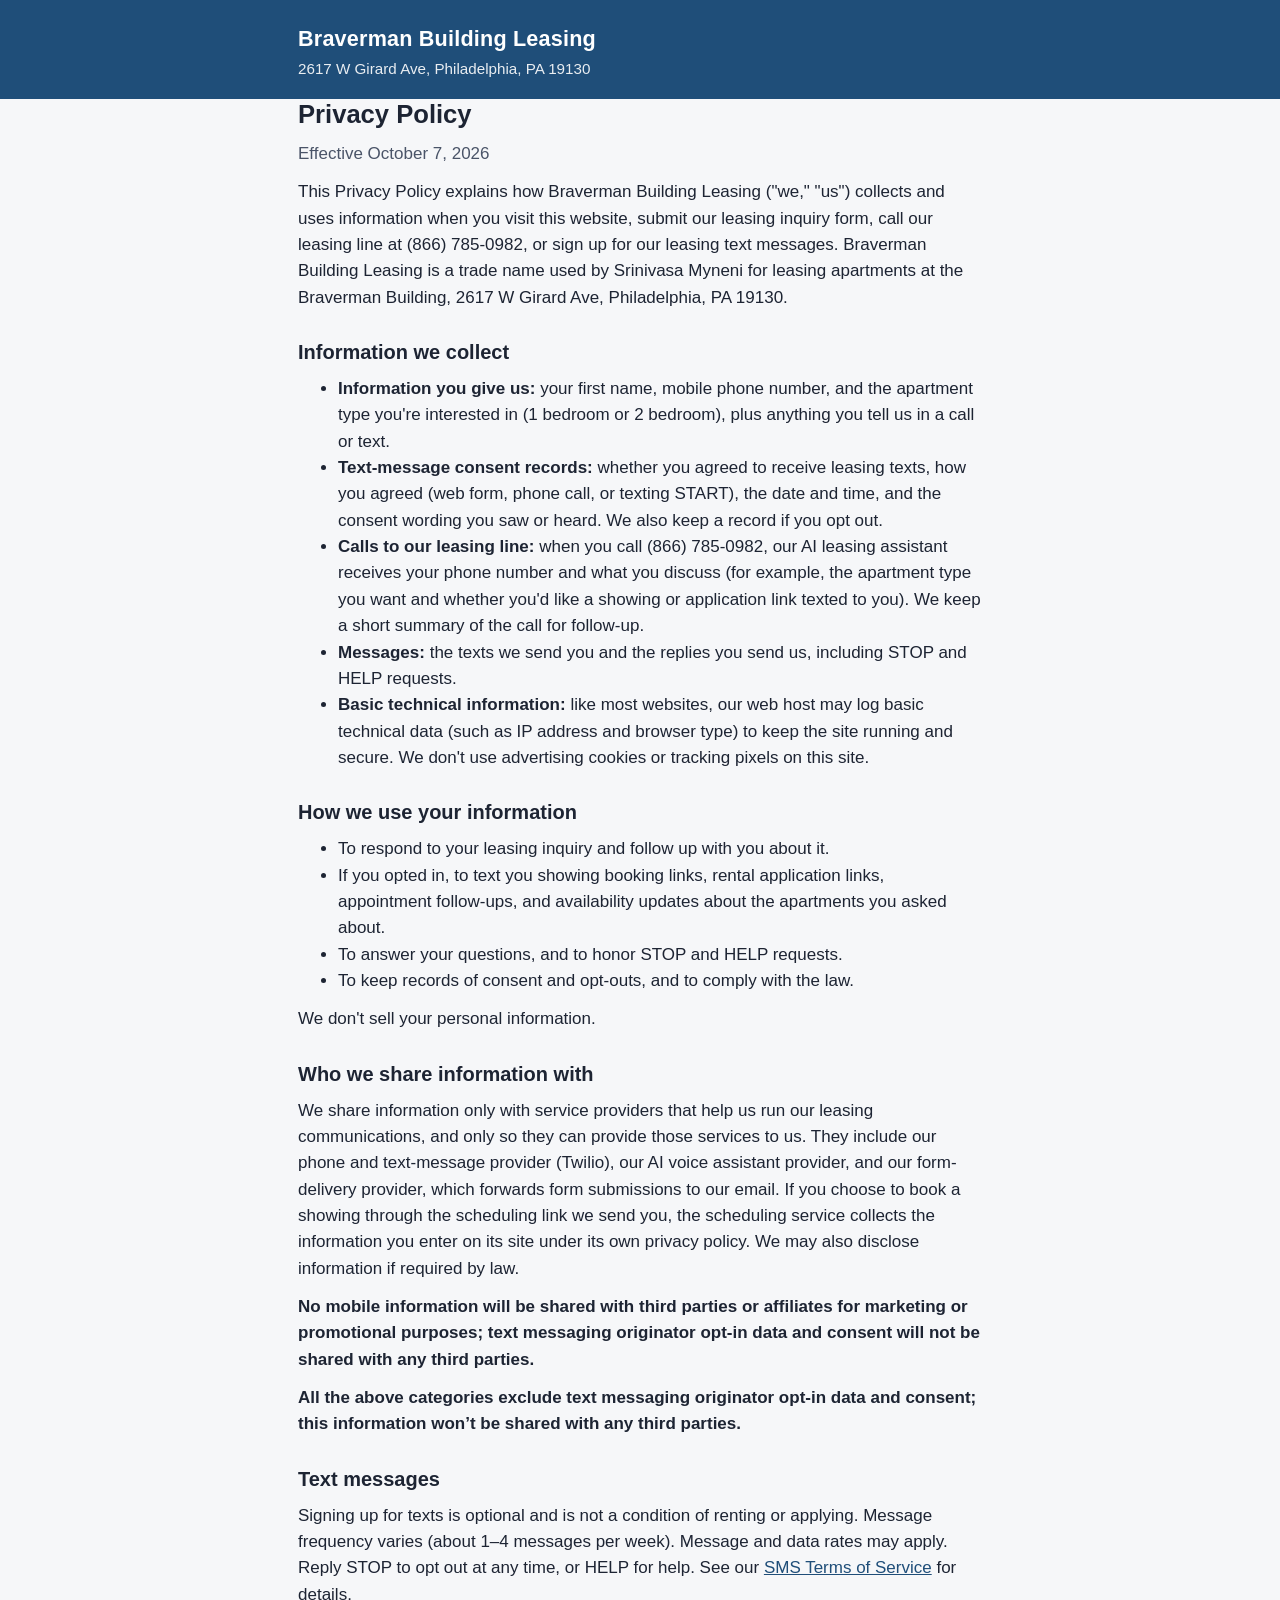
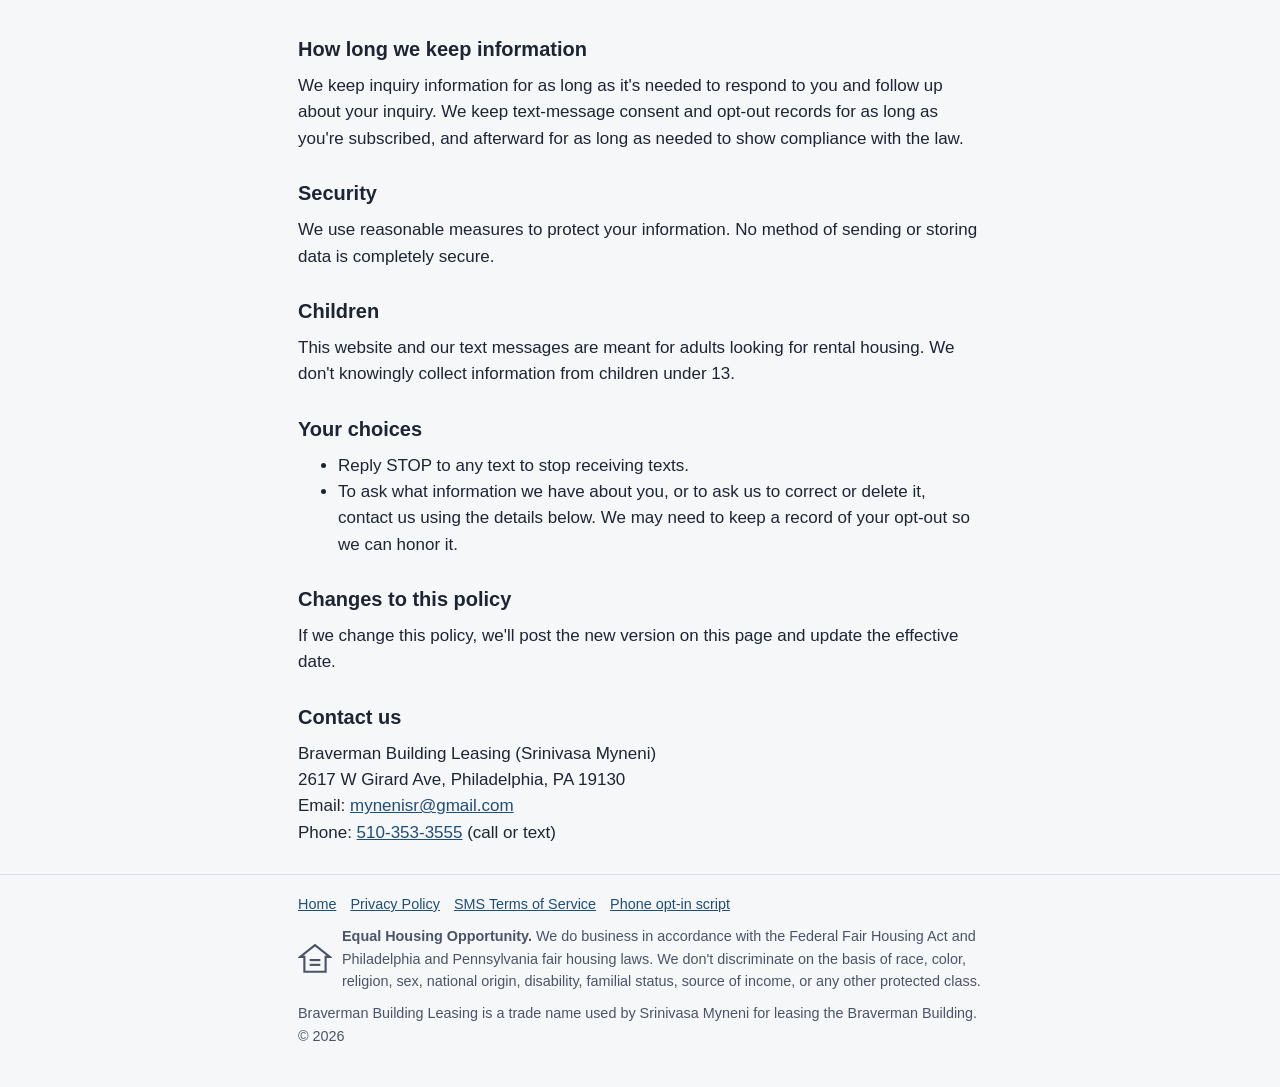
==== privacy.html @ 7e8d4a7e "Braverman Building Leasing text opt-in site" ====
<!DOCTYPE html>
<html lang="en">
<head>
  <meta charset="utf-8">
  <meta name="viewport" content="width=device-width, initial-scale=1">
  <title>Privacy Policy | Braverman Building Leasing</title>
  <meta name="description" content="Privacy Policy for Braverman Building Leasing, including how we handle text-message opt-in data.">
  <link rel="stylesheet" href="styles.css">
</head>
<body>
  <header class="site">
    <div class="wrap">
      <p class="brand"><a href="./">Braverman Building Leasing</a></p>
      <p class="tag">2617 W Girard Ave, Philadelphia, PA 19130</p>
    </div>
  </header>

  <main class="wrap">
    <h1>Privacy Policy</h1>
    <p class="lead">Effective October 7, 2026</p>
    <p>This Privacy Policy explains how Braverman Building Leasing ("we," "us") collects and uses information when you visit this website, submit our leasing inquiry form, call our leasing line at (866) 785-0982, or sign up for our leasing text messages. Braverman Building Leasing is a trade name used by Srinivasa Myneni for leasing apartments at the Braverman Building, 2617 W Girard Ave, Philadelphia, PA 19130.</p>

    <h2>Information we collect</h2>
    <ul>
      <li><strong>Information you give us:</strong> your first name, mobile phone number, and the apartment type you're interested in (1 bedroom or 2 bedroom), plus anything you tell us in a call or text.</li>
      <li><strong>Text-message consent records:</strong> whether you agreed to receive leasing texts, how you agreed (web form, phone call, or texting START), the date and time, and the consent wording you saw or heard. We also keep a record if you opt out.</li>
      <li><strong>Calls to our leasing line:</strong> when you call (866) 785-0982, our AI leasing assistant receives your phone number and what you discuss (for example, the apartment type you want and whether you'd like a showing or application link texted to you). We keep a short summary of the call for follow-up.</li>
      <li><strong>Messages:</strong> the texts we send you and the replies you send us, including STOP and HELP requests.</li>
      <li><strong>Basic technical information:</strong> like most websites, our web host may log basic technical data (such as IP address and browser type) to keep the site running and secure. We don't use advertising cookies or tracking pixels on this site.</li>
    </ul>

    <h2>How we use your information</h2>
    <ul>
      <li>To respond to your leasing inquiry and follow up with you about it.</li>
      <li>If you opted in, to text you showing booking links, rental application links, appointment follow-ups, and availability updates about the apartments you asked about.</li>
      <li>To answer your questions, and to honor STOP and HELP requests.</li>
      <li>To keep records of consent and opt-outs, and to comply with the law.</li>
    </ul>
    <p>We don't sell your personal information.</p>

    <h2>Who we share information with</h2>
    <p>We share information only with service providers that help us run our leasing communications, and only so they can provide those services to us. They include our phone and text-message provider (Twilio), our AI voice assistant provider, and our form-delivery provider, which forwards form submissions to our email. If you choose to book a showing through the scheduling link we send you, the scheduling service collects the information you enter on its site under its own privacy policy. We may also disclose information if required by law.</p>
    <p><strong>No mobile information will be shared with third parties or affiliates for marketing or promotional purposes; text messaging originator opt-in data and consent will not be shared with any third parties.</strong></p>
    <p><strong>All the above categories exclude text messaging originator opt-in data and consent; this information won’t be shared with any third parties.</strong></p>

    <h2>Text messages</h2>
    <p>Signing up for texts is optional and is not a condition of renting or applying. Message frequency varies (about 1&ndash;4 messages per week). Message and data rates may apply. Reply STOP to opt out at any time, or HELP for help. See our <a href="terms.html">SMS Terms of Service</a> for details.</p>

    <h2>How long we keep information</h2>
    <p>We keep inquiry information for as long as it's needed to respond to you and follow up about your inquiry. We keep text-message consent and opt-out records for as long as you're subscribed, and afterward for as long as needed to show compliance with the law.</p>

    <h2>Security</h2>
    <p>We use reasonable measures to protect your information. No method of sending or storing data is completely secure.</p>

    <h2>Children</h2>
    <p>This website and our text messages are meant for adults looking for rental housing. We don't knowingly collect information from children under 13.</p>

    <h2>Your choices</h2>
    <ul>
      <li>Reply STOP to any text to stop receiving texts.</li>
      <li>To ask what information we have about you, or to ask us to correct or delete it, contact us using the details below. We may need to keep a record of your opt-out so we can honor it.</li>
    </ul>

    <h2>Changes to this policy</h2>
    <p>If we change this policy, we'll post the new version on this page and update the effective date.</p>

    <h2>Contact us</h2>
    <p>Braverman Building Leasing (Srinivasa Myneni)<br>
      2617 W Girard Ave, Philadelphia, PA 19130<br>
      Email: <a href="mailto:mynenisr@gmail.com">mynenisr@gmail.com</a><br>
      Phone: <a href="tel:+15103533555">510-353-3555</a> (call or text)</p>
  </main>

  <footer class="site">
    <div class="wrap">
      <nav aria-label="Legal"><a href="./">Home</a><a href="privacy.html">Privacy Policy</a><a href="terms.html">SMS Terms of Service</a><a href="verbal-optin.html">Phone opt-in script</a></nav>
      <div class="eho">
        <svg width="34" height="34" viewBox="0 0 64 64" role="img" aria-label="Equal Housing Opportunity logo"><path d="M32 6 4 28h8v28h40V28h8z" fill="none" stroke="currentColor" stroke-width="4"/><rect x="22" y="32" width="20" height="4" fill="currentColor"/><rect x="22" y="41" width="20" height="4" fill="currentColor"/></svg>
        <span><strong>Equal Housing Opportunity.</strong> We do business in accordance with the Federal Fair Housing Act and Philadelphia and Pennsylvania fair housing laws. We don't discriminate on the basis of race, color, religion, sex, national origin, disability, familial status, source of income, or any other protected class.</span>
      </div>
      <p style="margin-top:10px">Braverman Building Leasing is a trade name used by Srinivasa Myneni for leasing the Braverman Building. &copy; 2026</p>
    </div>
  </footer>
  </body>
</html>
---- styles.css ----
/* Braverman Building Leasing - text opt-in site. Plain CSS, no build step. */
:root {
  --ink: #1d2433;
  --muted: #4a5468;
  --brand: #1f4e79;
  --brand-dark: #163a5a;
  --line: #d9dee7;
  --bg: #f6f7f9;
  --card: #ffffff;
  --ok-bg: #e9f6ee;
  --ok-line: #2e7d4f;
  --err-bg: #fdecec;
  --err-line: #b3261e;
}
* { box-sizing: border-box; }
html { -webkit-text-size-adjust: 100%; }
body {
  margin: 0;
  font-family: -apple-system, BlinkMacSystemFont, "Segoe UI", Roboto, "Helvetica Neue", Arial, sans-serif;
  font-size: 17px;
  line-height: 1.55;
  color: var(--ink);
  background: var(--bg);
}
a { color: var(--brand); }
a:hover, a:focus { color: var(--brand-dark); }
.wrap { max-width: 720px; margin: 0 auto; padding: 0 18px; }

header.site {
  background: var(--brand);
  color: #fff;
  padding: 22px 0 18px;
}
header.site .brand { font-size: 1.35rem; font-weight: 700; letter-spacing: .2px; margin: 0; }
header.site .brand a { color: #fff; text-decoration: none; }
header.site .tag { margin: 2px 0 0; opacity: .9; font-size: .95rem; }

main { padding: 22px 0 8px; }
h1 { font-size: 1.6rem; line-height: 1.25; margin: 0 0 10px; }
h2 { font-size: 1.25rem; margin: 26px 0 8px; }
h3 { font-size: 1.05rem; margin: 18px 0 6px; }
p, ul, ol { margin: 0 0 12px; }
.lead { color: var(--muted); }

.card {
  background: var(--card);
  border: 1px solid var(--line);
  border-radius: 12px;
  padding: 18px;
  margin: 16px 0;
}
.units { display: grid; grid-template-columns: 1fr; gap: 12px; margin: 12px 0; }
@media (min-width: 560px) { .units { grid-template-columns: 1fr 1fr; } }
.unit { background: var(--card); border: 1px solid var(--line); border-radius: 10px; padding: 14px; }
.unit h3 { margin: 0 0 4px; }
.unit p { margin: 0; color: var(--muted); font-size: .95rem; }
.price { font-weight: 700; color: var(--ink) !important; }

form label { display: block; font-weight: 600; margin: 14px 0 6px; }
form .hint { display: block; font-weight: 400; color: var(--muted); font-size: .9rem; margin-top: 2px; }
input[type="text"], input[type="tel"], select {
  width: 100%;
  font: inherit;
  padding: 12px;
  border: 1px solid #aeb6c4;
  border-radius: 8px;
  background: #fff;
  color: var(--ink);
}
input:focus, select:focus { outline: 3px solid #9cc3e6; outline-offset: 1px; border-color: var(--brand); }
fieldset { border: 0; padding: 0; margin: 0; }

.consent {
  margin: 18px 0 6px;
  padding: 14px;
  border: 1px solid var(--line);
  border-radius: 10px;
  background: #fbfcfd;
}
.consent label {
  display: grid;
  grid-template-columns: 28px 1fr;
  gap: 8px;
  align-items: start;
  font-weight: 400;
  margin: 0;
  font-size: .97rem;
  color: var(--ink);
}
.consent input[type="checkbox"] { width: 22px; height: 22px; margin: 2px 0 0; }
.consent .optional { display: block; margin: 8px 0 0 36px; font-size: .9rem; color: var(--muted); }

button {
  margin-top: 16px;
  width: 100%;
  font: inherit;
  font-weight: 700;
  padding: 14px;
  border: 0;
  border-radius: 10px;
  background: var(--brand);
  color: #fff;
  cursor: pointer;
}
button:hover, button:focus { background: var(--brand-dark); }
button[disabled] { opacity: .65; cursor: wait; }

.msg { border-radius: 10px; padding: 14px; margin: 14px 0; }
.msg.ok { background: var(--ok-bg); border: 1px solid var(--ok-line); }
.msg.err { background: var(--err-bg); border: 1px solid var(--err-line); }
.field-error { color: var(--err-line); font-size: .9rem; margin-top: 4px; }
.hidden { display: none !important; }
.hp { position: absolute; left: -10000px; width: 1px; height: 1px; overflow: hidden; }

.ways li { margin-bottom: 8px; }
.script { background: #fff; border-left: 4px solid var(--brand); padding: 10px 14px; margin: 10px 0; }

footer.site {
  border-top: 1px solid var(--line);
  margin-top: 28px;
  padding: 18px 0 28px;
  font-size: .9rem;
  color: var(--muted);
}
footer.site nav a { margin-right: 14px; }
.eho { display: flex; gap: 10px; align-items: center; margin-top: 10px; }
.eho svg { flex: 0 0 auto; }
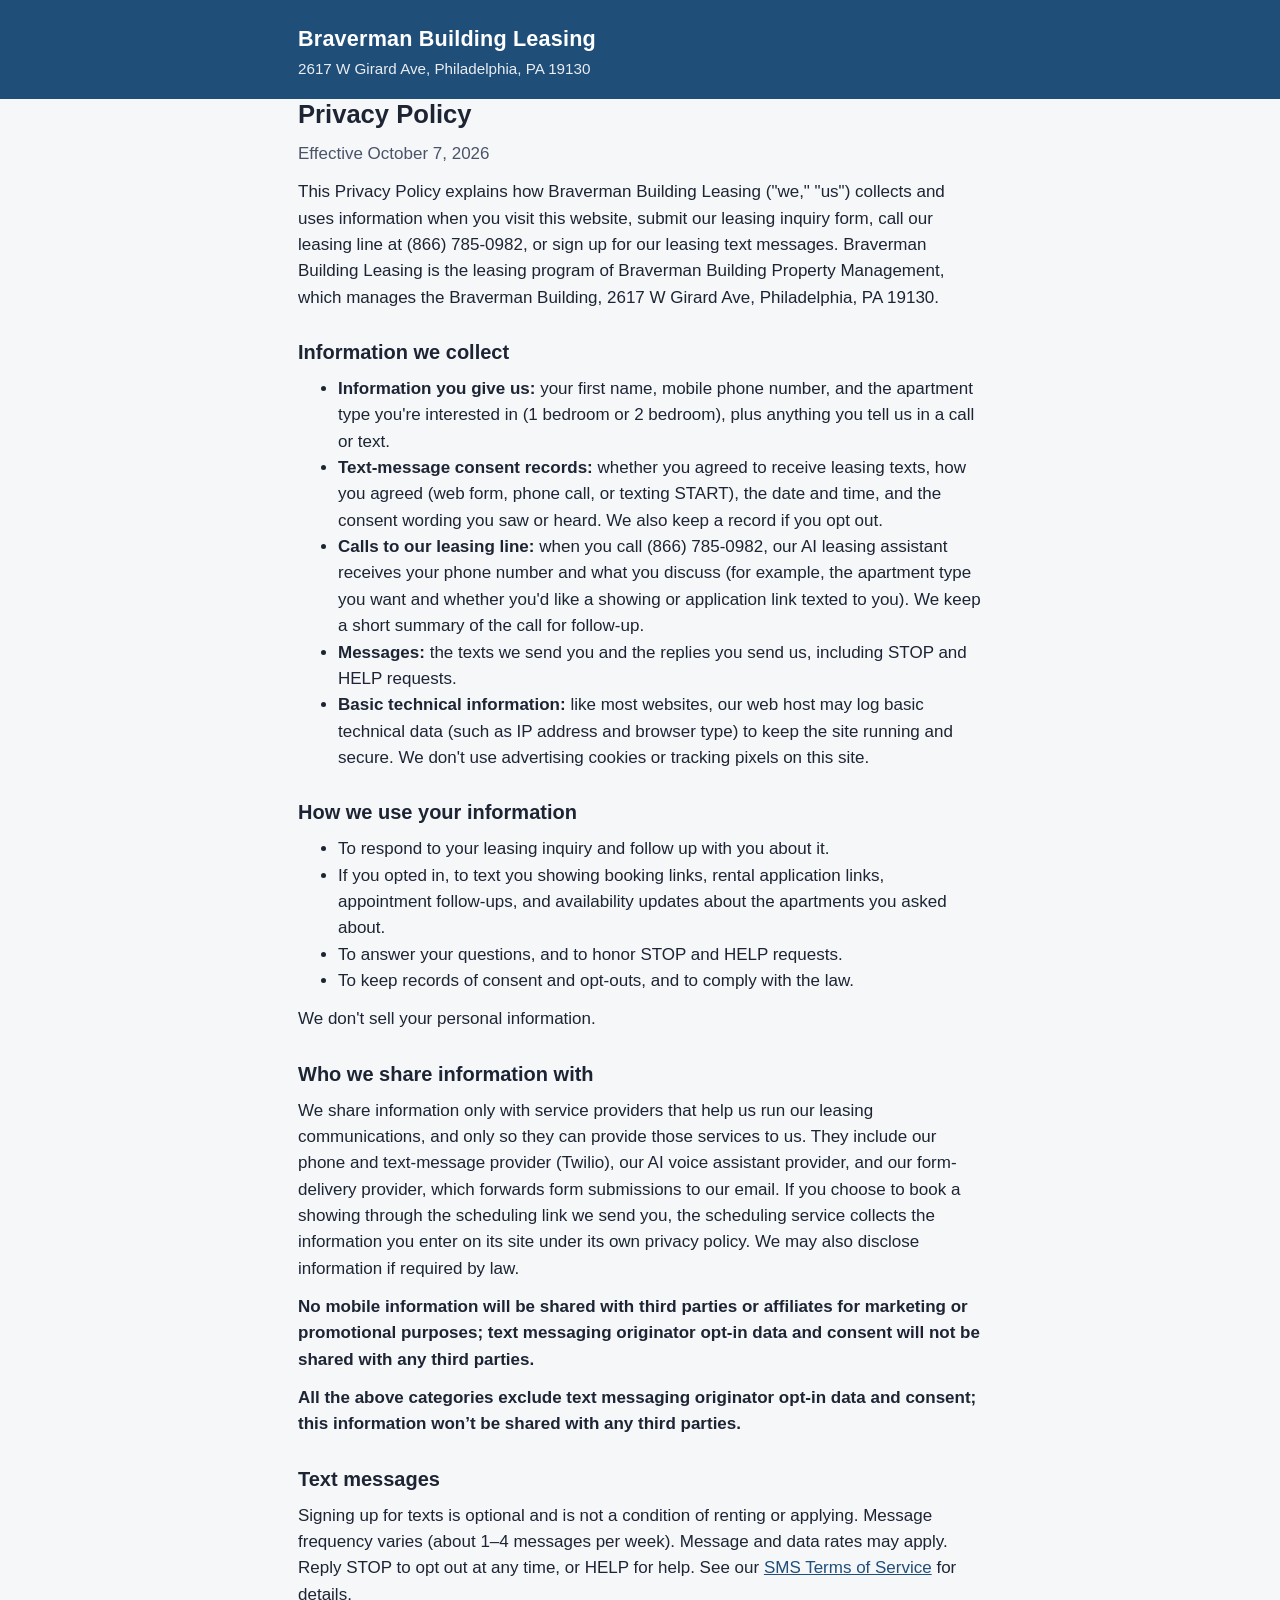
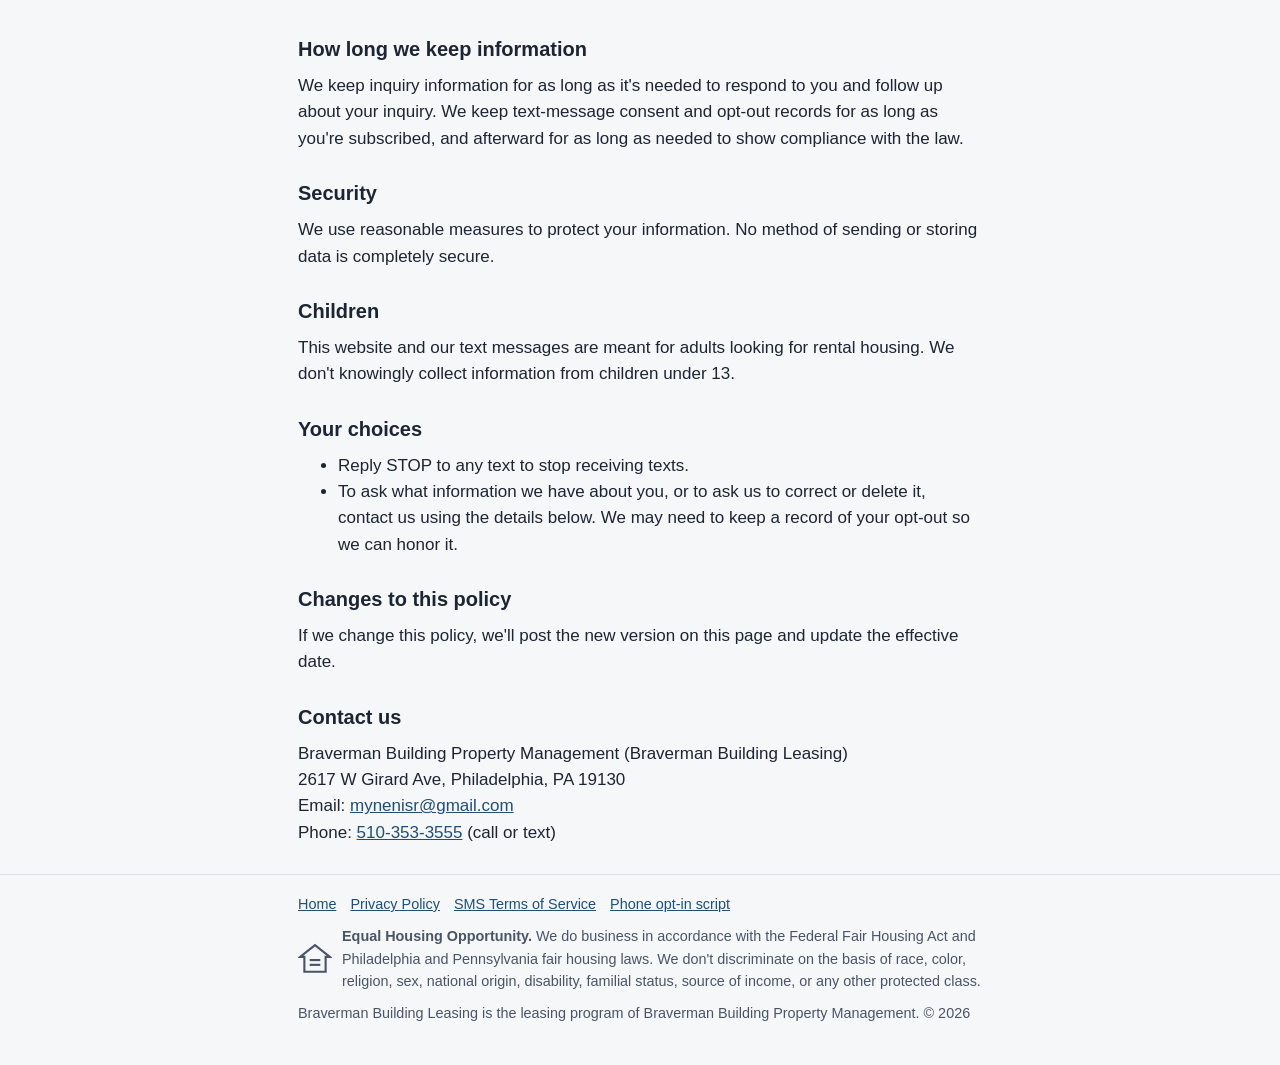
==== commit e6010a4d: "Refer to operator as Braverman Building Property Management" ====
--- a/privacy.html
+++ b/privacy.html
@@ -18,7 +18,7 @@
   <main class="wrap">
     <h1>Privacy Policy</h1>
     <p class="lead">Effective October 7, 2026</p>
-    <p>This Privacy Policy explains how Braverman Building Leasing ("we," "us") collects and uses information when you visit this website, submit our leasing inquiry form, call our leasing line at (866) 785-0982, or sign up for our leasing text messages. Braverman Building Leasing is a trade name used by Srinivasa Myneni for leasing apartments at the Braverman Building, 2617 W Girard Ave, Philadelphia, PA 19130.</p>
+    <p>This Privacy Policy explains how Braverman Building Leasing ("we," "us") collects and uses information when you visit this website, submit our leasing inquiry form, call our leasing line at (866) 785-0982, or sign up for our leasing text messages. Braverman Building Leasing is the leasing program of Braverman Building Property Management, which manages the Braverman Building, 2617 W Girard Ave, Philadelphia, PA 19130.</p>
 
     <h2>Information we collect</h2>
     <ul>
@@ -65,7 +65,7 @@
     <p>If we change this policy, we'll post the new version on this page and update the effective date.</p>
 
     <h2>Contact us</h2>
-    <p>Braverman Building Leasing (Srinivasa Myneni)<br>
+    <p>Braverman Building Property Management (Braverman Building Leasing)<br>
       2617 W Girard Ave, Philadelphia, PA 19130<br>
       Email: <a href="mailto:mynenisr@gmail.com">mynenisr@gmail.com</a><br>
       Phone: <a href="tel:+15103533555">510-353-3555</a> (call or text)</p>
@@ -78,7 +78,7 @@
         <svg width="34" height="34" viewBox="0 0 64 64" role="img" aria-label="Equal Housing Opportunity logo"><path d="M32 6 4 28h8v28h40V28h8z" fill="none" stroke="currentColor" stroke-width="4"/><rect x="22" y="32" width="20" height="4" fill="currentColor"/><rect x="22" y="41" width="20" height="4" fill="currentColor"/></svg>
         <span><strong>Equal Housing Opportunity.</strong> We do business in accordance with the Federal Fair Housing Act and Philadelphia and Pennsylvania fair housing laws. We don't discriminate on the basis of race, color, religion, sex, national origin, disability, familial status, source of income, or any other protected class.</span>
       </div>
-      <p style="margin-top:10px">Braverman Building Leasing is a trade name used by Srinivasa Myneni for leasing the Braverman Building. &copy; 2026</p>
+      <p style="margin-top:10px">Braverman Building Leasing is the leasing program of Braverman Building Property Management. &copy; 2026</p>
     </div>
   </footer>
   </body>
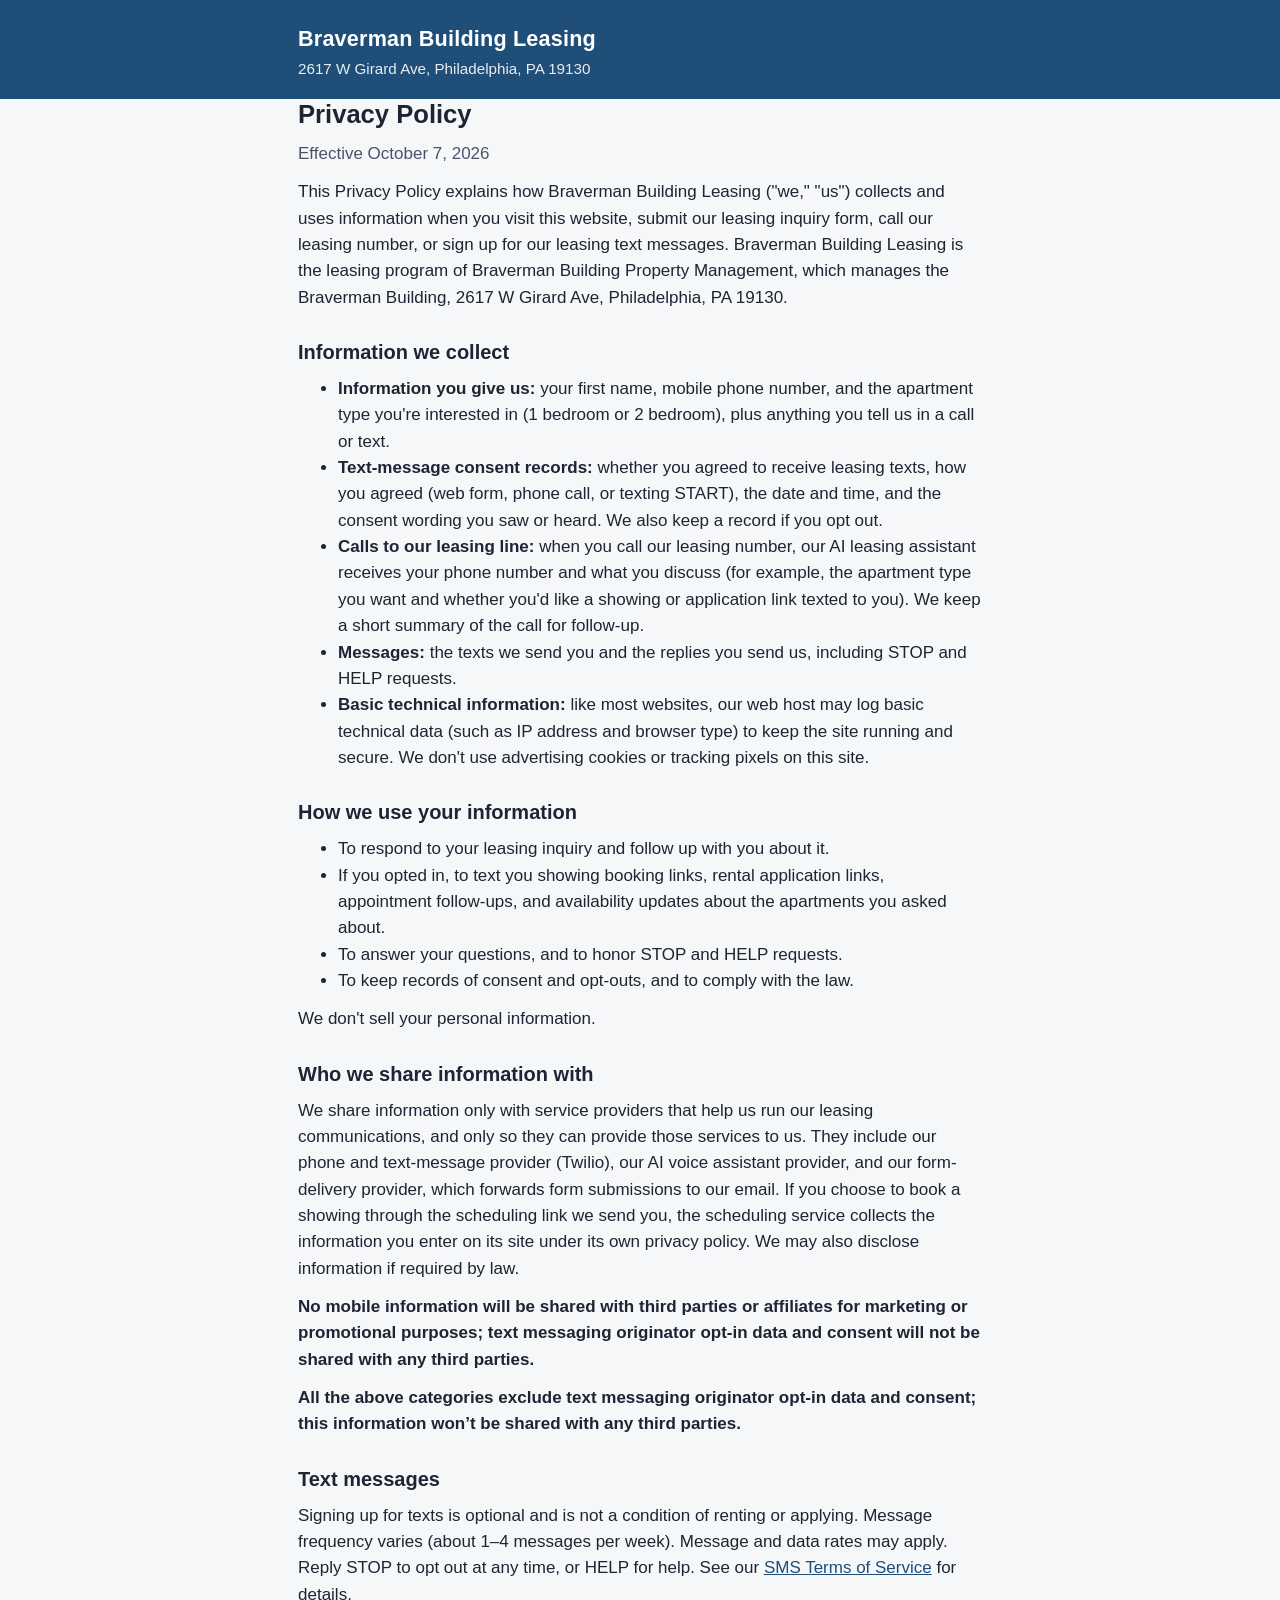
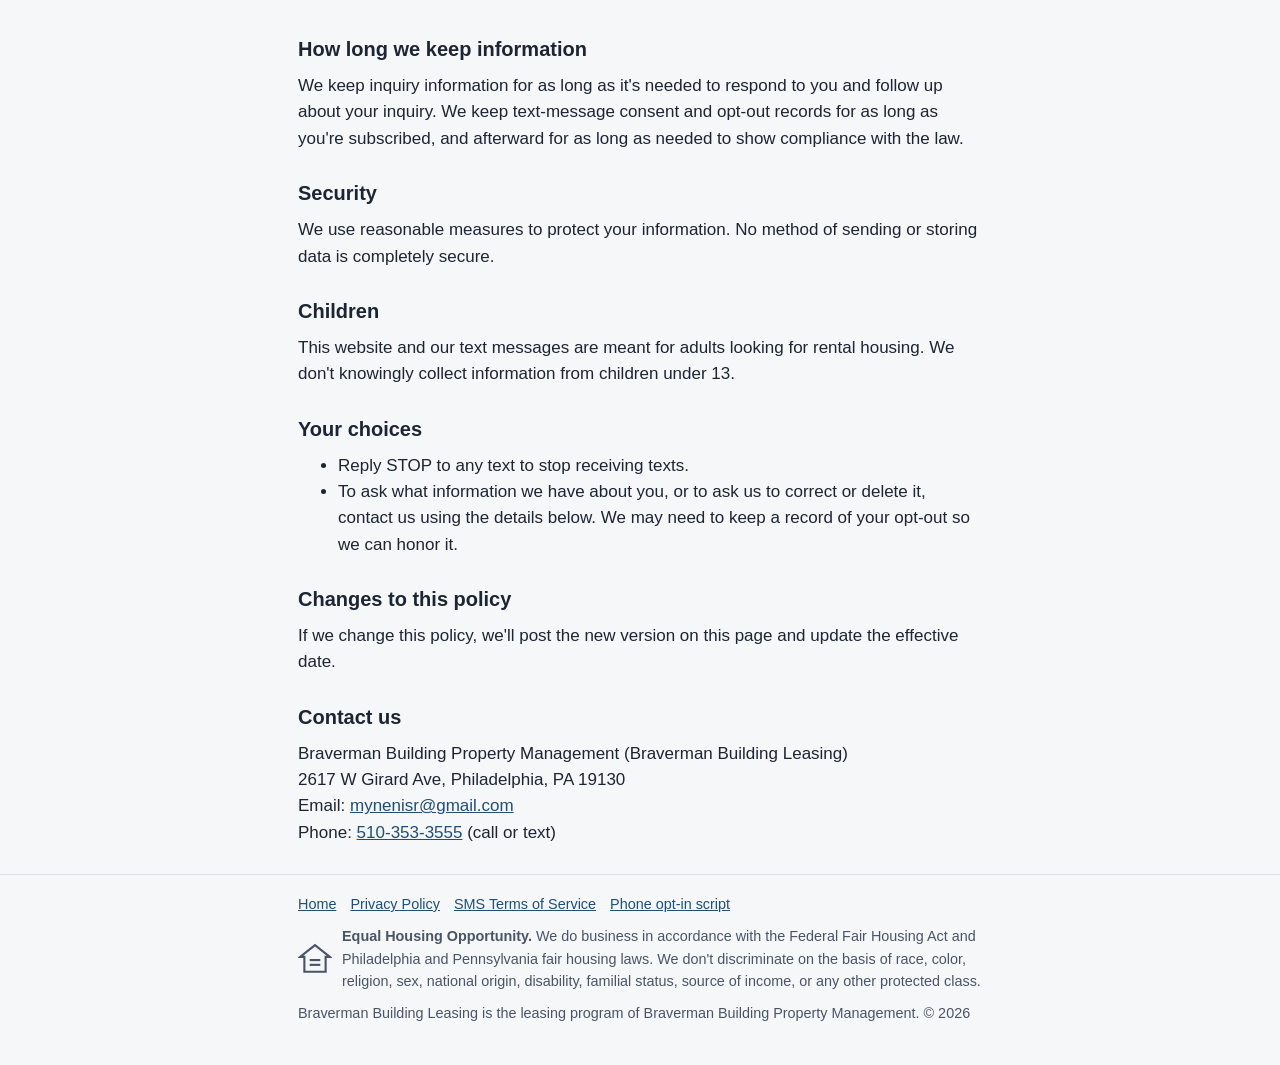
==== commit 0d451c48: "Use neutral 'our leasing number' until the new 267 number is purchased" ====
--- a/privacy.html
+++ b/privacy.html
@@ -16,15 +16,16 @@
   </header>
 
   <main class="wrap">
+    <!-- TODO(leasing-number): the new 267 Philadelphia leasing number is not purchased yet. When it is, replace each "our leasing number" phrase with it, e.g. (267) XXX-XXXX. -->
     <h1>Privacy Policy</h1>
     <p class="lead">Effective October 7, 2026</p>
-    <p>This Privacy Policy explains how Braverman Building Leasing ("we," "us") collects and uses information when you visit this website, submit our leasing inquiry form, call our leasing line at (866) 785-0982, or sign up for our leasing text messages. Braverman Building Leasing is the leasing program of Braverman Building Property Management, which manages the Braverman Building, 2617 W Girard Ave, Philadelphia, PA 19130.</p>
+    <p>This Privacy Policy explains how Braverman Building Leasing ("we," "us") collects and uses information when you visit this website, submit our leasing inquiry form, call our leasing number, or sign up for our leasing text messages. Braverman Building Leasing is the leasing program of Braverman Building Property Management, which manages the Braverman Building, 2617 W Girard Ave, Philadelphia, PA 19130.</p>
 
     <h2>Information we collect</h2>
     <ul>
       <li><strong>Information you give us:</strong> your first name, mobile phone number, and the apartment type you're interested in (1 bedroom or 2 bedroom), plus anything you tell us in a call or text.</li>
       <li><strong>Text-message consent records:</strong> whether you agreed to receive leasing texts, how you agreed (web form, phone call, or texting START), the date and time, and the consent wording you saw or heard. We also keep a record if you opt out.</li>
-      <li><strong>Calls to our leasing line:</strong> when you call (866) 785-0982, our AI leasing assistant receives your phone number and what you discuss (for example, the apartment type you want and whether you'd like a showing or application link texted to you). We keep a short summary of the call for follow-up.</li>
+      <li><strong>Calls to our leasing line:</strong> when you call our leasing number, our AI leasing assistant receives your phone number and what you discuss (for example, the apartment type you want and whether you'd like a showing or application link texted to you). We keep a short summary of the call for follow-up.</li>
       <li><strong>Messages:</strong> the texts we send you and the replies you send us, including STOP and HELP requests.</li>
       <li><strong>Basic technical information:</strong> like most websites, our web host may log basic technical data (such as IP address and browser type) to keep the site running and secure. We don't use advertising cookies or tracking pixels on this site.</li>
     </ul>
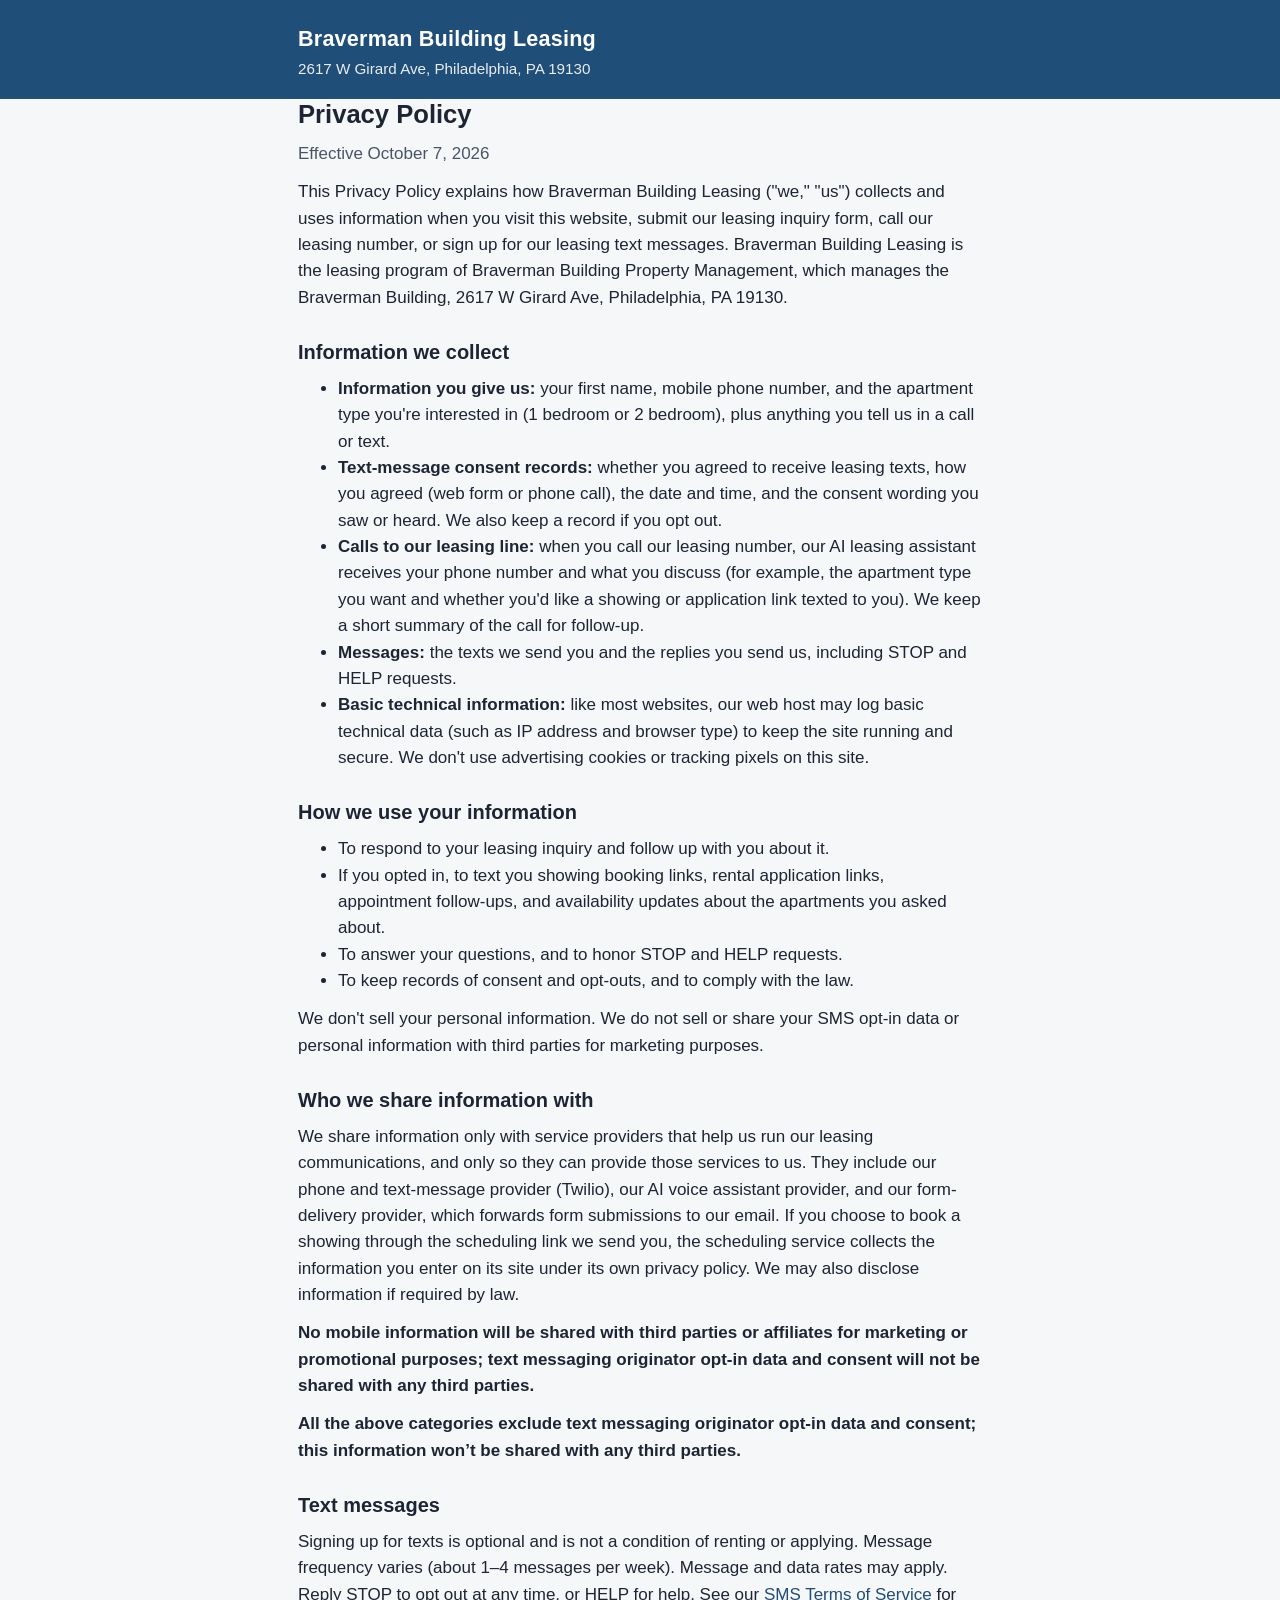
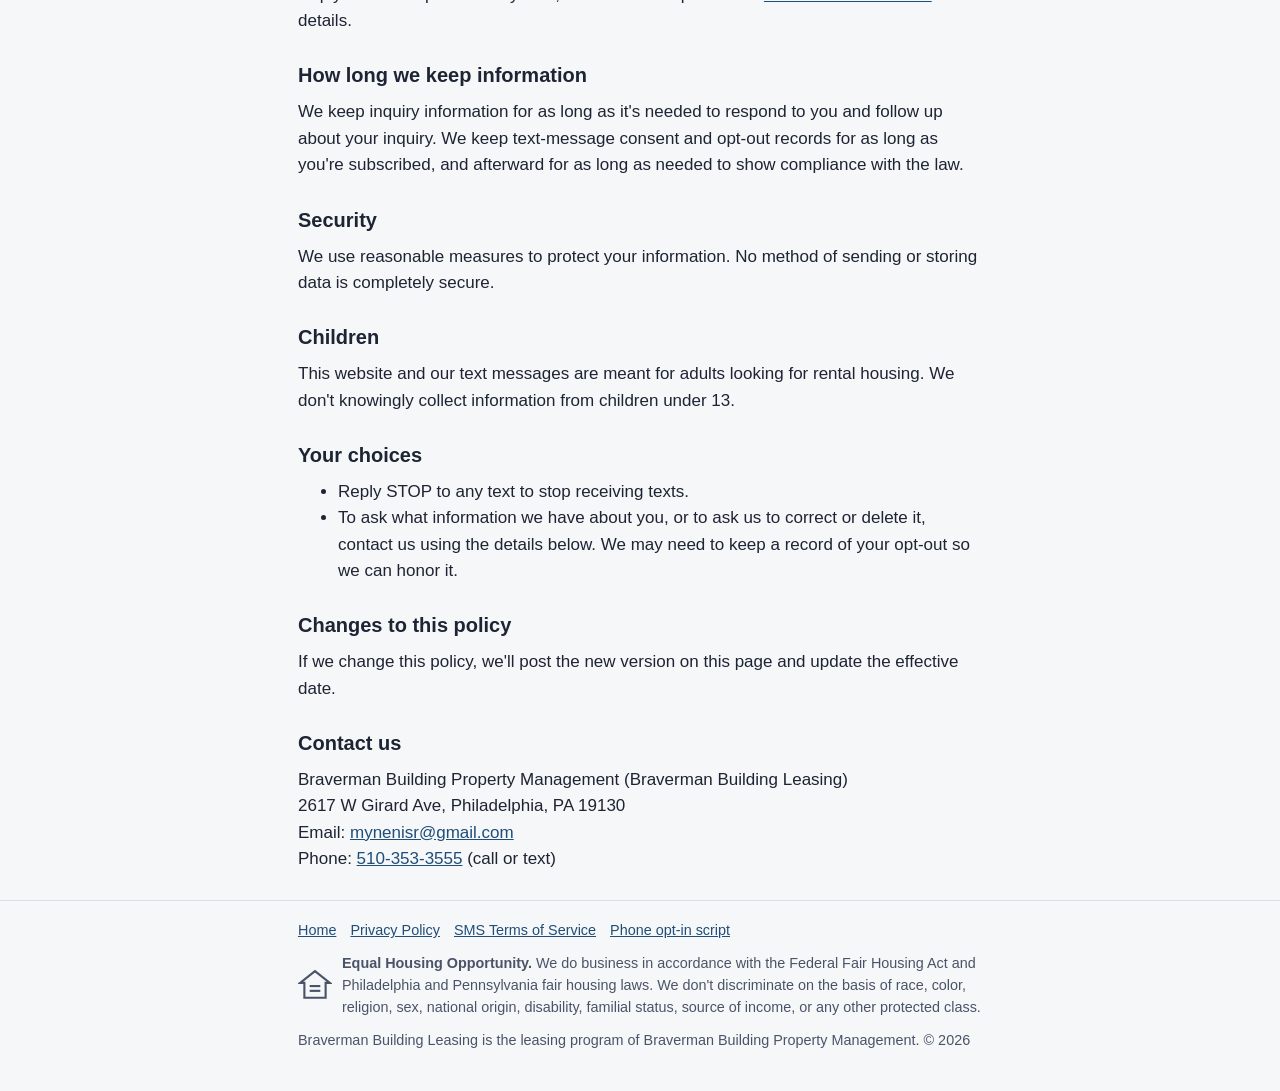
==== commit 30e084a1: "Align opt-in with A2P 10DLC guidance: web form + verbal only, bold STOP/HELP, CTIA privacy line, ter" ====
--- a/privacy.html
+++ b/privacy.html
@@ -24,7 +24,7 @@
     <h2>Information we collect</h2>
     <ul>
       <li><strong>Information you give us:</strong> your first name, mobile phone number, and the apartment type you're interested in (1 bedroom or 2 bedroom), plus anything you tell us in a call or text.</li>
-      <li><strong>Text-message consent records:</strong> whether you agreed to receive leasing texts, how you agreed (web form, phone call, or texting START), the date and time, and the consent wording you saw or heard. We also keep a record if you opt out.</li>
+      <li><strong>Text-message consent records:</strong> whether you agreed to receive leasing texts, how you agreed (web form or phone call), the date and time, and the consent wording you saw or heard. We also keep a record if you opt out.</li>
       <li><strong>Calls to our leasing line:</strong> when you call our leasing number, our AI leasing assistant receives your phone number and what you discuss (for example, the apartment type you want and whether you'd like a showing or application link texted to you). We keep a short summary of the call for follow-up.</li>
       <li><strong>Messages:</strong> the texts we send you and the replies you send us, including STOP and HELP requests.</li>
       <li><strong>Basic technical information:</strong> like most websites, our web host may log basic technical data (such as IP address and browser type) to keep the site running and secure. We don't use advertising cookies or tracking pixels on this site.</li>
@@ -37,7 +37,7 @@
       <li>To answer your questions, and to honor STOP and HELP requests.</li>
       <li>To keep records of consent and opt-outs, and to comply with the law.</li>
     </ul>
-    <p>We don't sell your personal information.</p>
+    <p>We don't sell your personal information. We do not sell or share your SMS opt-in data or personal information with third parties for marketing purposes.</p>
 
     <h2>Who we share information with</h2>
     <p>We share information only with service providers that help us run our leasing communications, and only so they can provide those services to us. They include our phone and text-message provider (Twilio), our AI voice assistant provider, and our form-delivery provider, which forwards form submissions to our email. If you choose to book a showing through the scheduling link we send you, the scheduling service collects the information you enter on its site under its own privacy policy. We may also disclose information if required by law.</p>
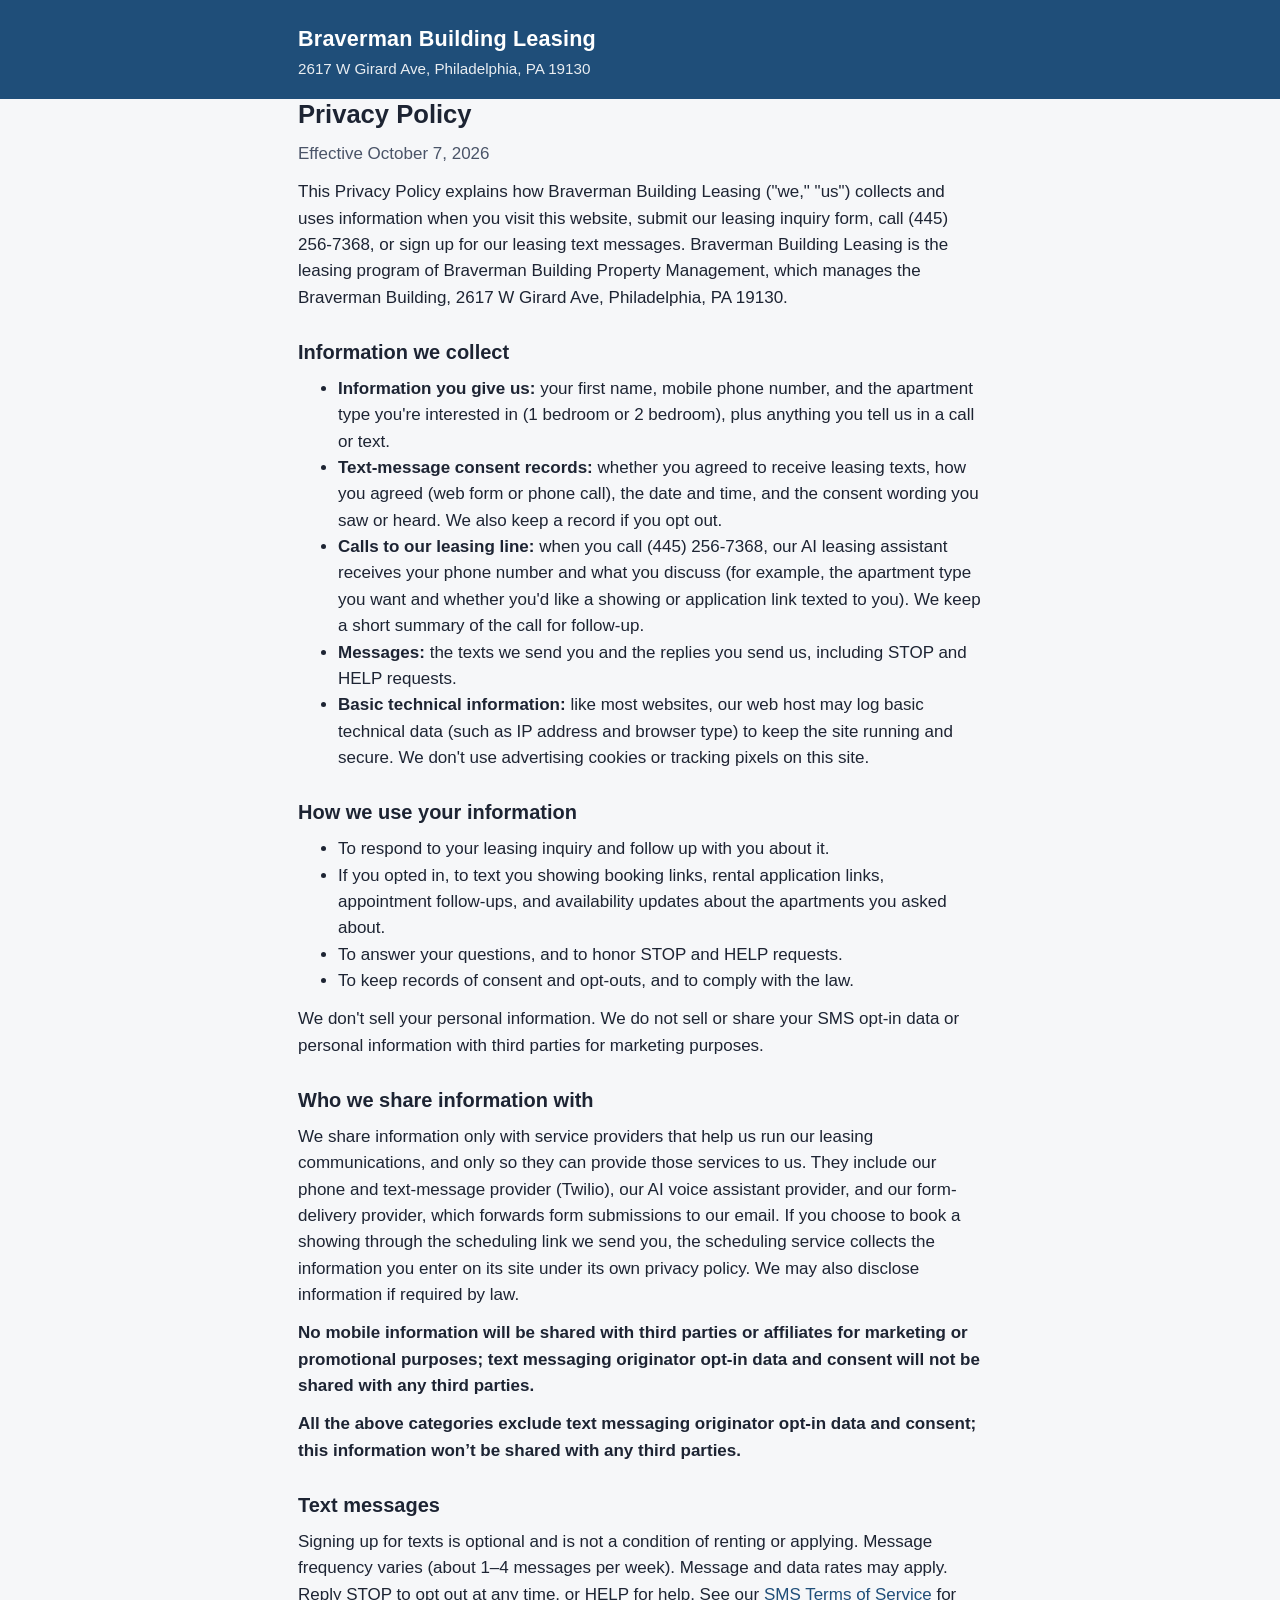
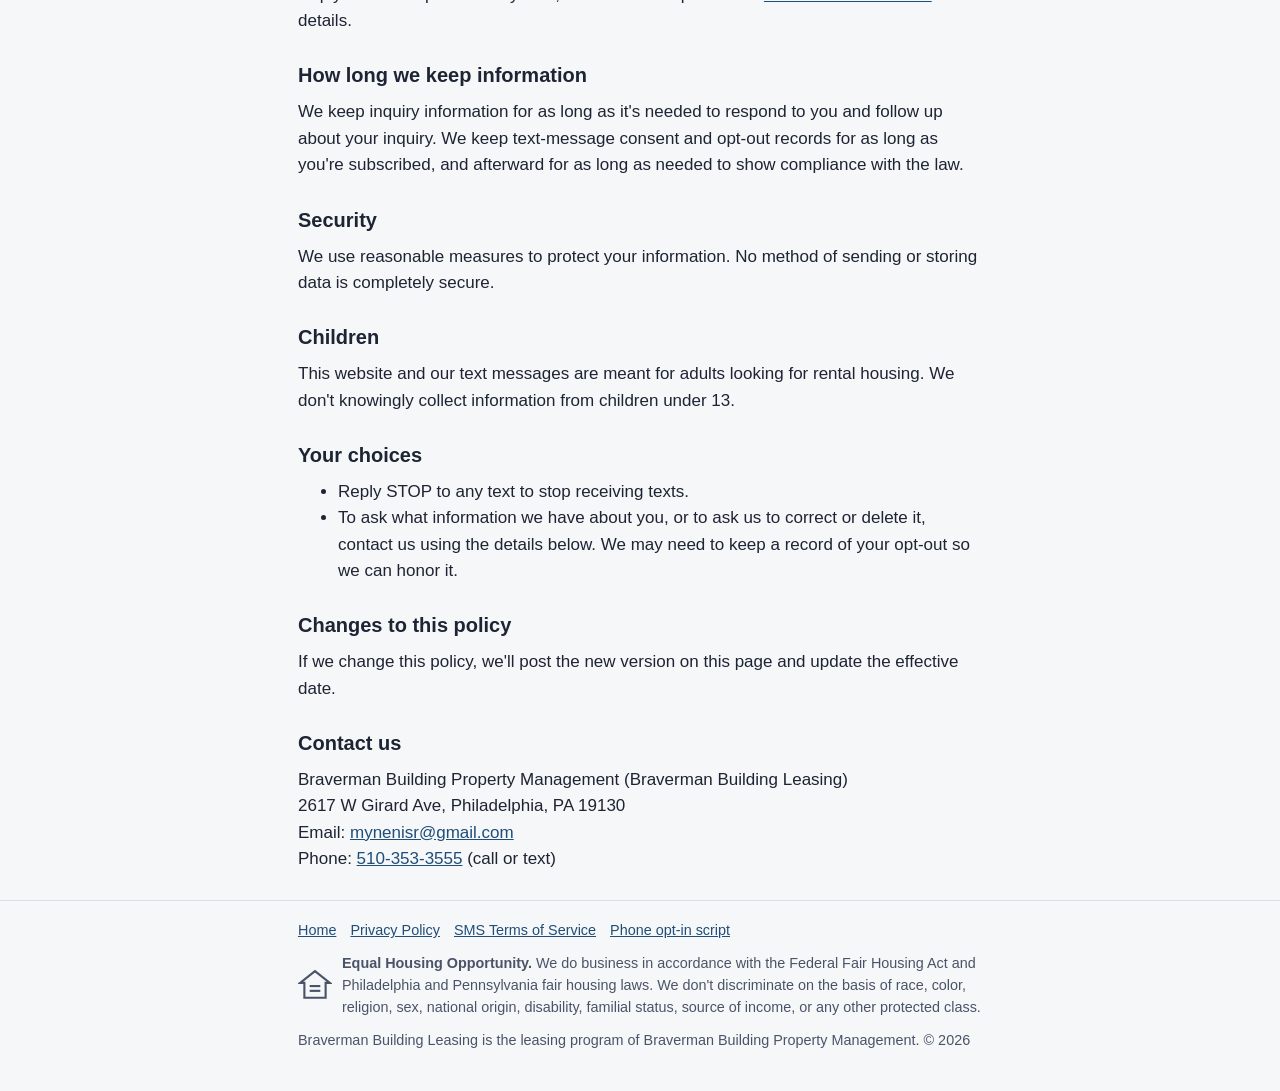
==== commit cab42326: "Add Braverman leasing number (445) 256-7368 / 445-256-RENT" ====
--- a/privacy.html
+++ b/privacy.html
@@ -16,16 +16,15 @@
   </header>
 
   <main class="wrap">
-    <!-- TODO(leasing-number): the new 267 Philadelphia leasing number is not purchased yet. When it is, replace each "our leasing number" phrase with it, e.g. (267) XXX-XXXX. -->
     <h1>Privacy Policy</h1>
     <p class="lead">Effective October 7, 2026</p>
-    <p>This Privacy Policy explains how Braverman Building Leasing ("we," "us") collects and uses information when you visit this website, submit our leasing inquiry form, call our leasing number, or sign up for our leasing text messages. Braverman Building Leasing is the leasing program of Braverman Building Property Management, which manages the Braverman Building, 2617 W Girard Ave, Philadelphia, PA 19130.</p>
+    <p>This Privacy Policy explains how Braverman Building Leasing ("we," "us") collects and uses information when you visit this website, submit our leasing inquiry form, call (445) 256-7368, or sign up for our leasing text messages. Braverman Building Leasing is the leasing program of Braverman Building Property Management, which manages the Braverman Building, 2617 W Girard Ave, Philadelphia, PA 19130.</p>
 
     <h2>Information we collect</h2>
     <ul>
       <li><strong>Information you give us:</strong> your first name, mobile phone number, and the apartment type you're interested in (1 bedroom or 2 bedroom), plus anything you tell us in a call or text.</li>
       <li><strong>Text-message consent records:</strong> whether you agreed to receive leasing texts, how you agreed (web form or phone call), the date and time, and the consent wording you saw or heard. We also keep a record if you opt out.</li>
-      <li><strong>Calls to our leasing line:</strong> when you call our leasing number, our AI leasing assistant receives your phone number and what you discuss (for example, the apartment type you want and whether you'd like a showing or application link texted to you). We keep a short summary of the call for follow-up.</li>
+      <li><strong>Calls to our leasing line:</strong> when you call (445) 256-7368, our AI leasing assistant receives your phone number and what you discuss (for example, the apartment type you want and whether you'd like a showing or application link texted to you). We keep a short summary of the call for follow-up.</li>
       <li><strong>Messages:</strong> the texts we send you and the replies you send us, including STOP and HELP requests.</li>
       <li><strong>Basic technical information:</strong> like most websites, our web host may log basic technical data (such as IP address and browser type) to keep the site running and secure. We don't use advertising cookies or tracking pixels on this site.</li>
     </ul>
